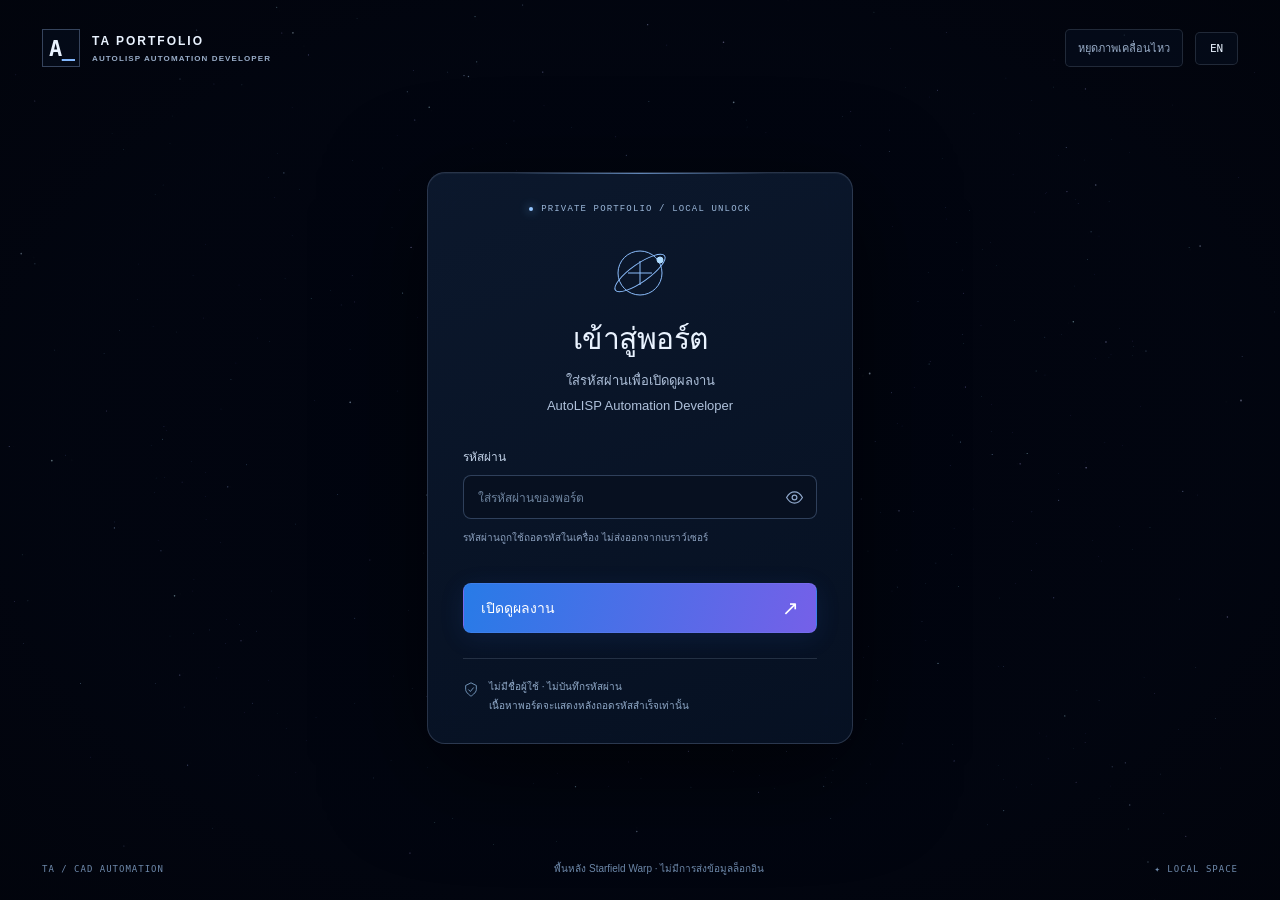
==== publish/index.html @ 2433a079 "1st login" ====
<!doctype html>
<html lang="th">
<head>
  <meta charset="utf-8">
  <meta name="viewport" content="width=device-width,initial-scale=1">
  <meta name="color-scheme" content="dark">
  <meta http-equiv="Content-Security-Policy" content="default-src 'none'; script-src 'self' 'sha256-LJBhEPEJGdAFxY76sm45k2CwtLH3JlPNFE9DOGTpNJw='; style-src 'self' 'sha256-BKINB3IISvE030ltIxTdPw+XKKfteBVN0Fm9y1JIwss='; img-src 'self' data:; frame-src blob:; connect-src 'none'; form-action 'none'; base-uri 'none'; object-src 'none'">
  <meta name="description" content="Password-only local unlock for the AutoLISP Automation Developer portfolio.">
  <title>TA Portfolio — Unlock</title>
  <link rel="stylesheet" href="css/login.css">
  <script src="js/encrypted-portfolio.js" defer></script>
  <script src="js/login.js" defer></script>
</head>
<body>
  <canvas id="stars" aria-hidden="true"></canvas>
  <div class="veil" aria-hidden="true"></div>
  <div id="lock-screen" class="lock-screen">
    <header class="login-header">
      <a class="brand" href="#login-panel" aria-label="TA Portfolio"><span class="brand-mark">A<span>_</span></span><span>TA PORTFOLIO<small>AUTOLISP AUTOMATION DEVELOPER</small></span></a>
      <div class="header-actions"><button id="motion-toggle" type="button" aria-pressed="false" data-i18n="pauseMotion">หยุดภาพเคลื่อนไหว</button><button id="language-toggle" type="button" aria-label="Switch to English">EN</button></div>
    </header>
    <main class="login-main">
      <section class="panel" id="login-panel" aria-labelledby="login-title">
        <div class="panel-kicker"><span class="status-dot" aria-hidden="true"></span> PRIVATE PORTFOLIO / LOCAL UNLOCK</div>
        <div class="orbit-mark" aria-hidden="true"><svg viewBox="0 0 64 64"><circle cx="32" cy="32" r="22"/><ellipse cx="32" cy="32" rx="30" ry="9" transform="rotate(-35 32 32)"/><path d="M32 20V44M20 32H44"/><circle cx="52" cy="19" r="3"/></svg></div>
        <h1 id="login-title" data-i18n="title">เข้าสู่พอร์ต</h1>
        <p class="panel-description" data-i18n="description">ใส่รหัสผ่านเพื่อเปิดดูผลงาน<br>AutoLISP Automation Developer</p>
        <form id="unlock-form" novalidate>
          <label for="password" data-i18n="passwordLabel">รหัสผ่าน</label>
          <div class="password-field"><input id="password" type="password" autocomplete="off" autocapitalize="none" spellcheck="false" required aria-describedby="password-help form-status" placeholder="ใส่รหัสผ่านของพอร์ต"><button id="password-toggle" class="password-toggle" type="button" aria-label="แสดงรหัสผ่าน" aria-pressed="false"><svg viewBox="0 0 24 24" aria-hidden="true"><path d="M2 12S6 5 12 5S22 12 22 12S18 19 12 19S2 12 2 12Z"/><circle cx="12" cy="12" r="3"/></svg></button></div>
          <p id="password-help" class="password-help" data-i18n="passwordHelp">รหัสผ่านถูกใช้ถอดรหัสในเครื่อง ไม่ส่งออกจากเบราว์เซอร์</p>
          <p id="form-status" class="form-status" role="status" aria-live="polite"></p>
          <button id="unlock-button" class="unlock-button" type="submit"><span data-i18n="unlock">เปิดดูผลงาน</span><span aria-hidden="true">↗</span></button>
        </form>
        <div class="privacy-note"><svg viewBox="0 0 24 24" aria-hidden="true"><path d="M12 2L20 6V12C20 17 12 22 12 22S4 17 4 12V6Z"/><path d="M8 12L11 15L16 9"/></svg><p data-i18n="privacy">ไม่มีชื่อผู้ใช้ · ไม่บันทึกรหัสผ่าน<br>เนื้อหาพอร์ตจะแสดงหลังถอดรหัสสำเร็จเท่านั้น</p></div>
        <noscript>ต้องเปิด JavaScript เพื่อถอดรหัสพอร์ตในเบราว์เซอร์ / Enable JavaScript to decrypt this portfolio locally.</noscript>
      </section>
    </main>
    <footer class="login-footer"><span>TA / CAD AUTOMATION</span><p data-i18n="footer">พื้นหลัง Starfield Warp · ไม่มีการส่งข้อมูลล็อกอิน</p><span class="footer-coordinate" aria-hidden="true">✦  LOCAL SPACE</span></footer>
  </div>
  <section class="portfolio-view" id="portfolio-view" hidden aria-label="Unlocked portfolio">
    <header class="viewer-bar"><span>TA / PORTFOLIO <span class="viewer-state" data-i18n="unlocked">เปิดในเบราว์เซอร์นี้</span></span><button id="lock-button" type="button" data-i18n="lock">ล็อกพอร์ต ↗</button></header>
    <iframe id="portfolio-frame" title="AutoLISP Automation Developer portfolio" sandbox="allow-scripts" referrerpolicy="no-referrer"></iframe>
  </section>
</body>
</html>
---- publish/css/login.css ----
@charset "UTF-8";
:root{color-scheme:dark;--ink:#eaf3ff;--muted:#99adc8;--line:#d0e6ff24;--blue:#7ebaff;font-family:"Segoe UI",Tahoma,Arial,sans-serif}
*{box-sizing:border-box}body{margin:0;min-height:100svh;background:#030711;color:var(--ink);font-size:14px}button,input{font:inherit}a{color:inherit;text-decoration:none}button{cursor:pointer}button:focus-visible,a:focus-visible{outline:2px solid #96c6ff;outline-offset:5px}button:disabled{cursor:wait}canvas{position:fixed;inset:0;width:100%;height:100%;pointer-events:none}.veil{position:fixed;inset:0;background:radial-gradient(ellipse at 50% 50%,#06122500 10%,#03071166 65%,#02040bb0 100%);pointer-events:none}.lock-screen{position:relative;z-index:1;min-height:100svh;display:flex;flex-direction:column;transition:opacity .65s,transform .65s}.lock-screen.departing{opacity:0;transform:scale(.975);pointer-events:none}.login-header{display:flex;justify-content:space-between;align-items:center;gap:20px;padding:29px 42px}.brand{display:flex;align-items:center;gap:12px;font-size:12px;font-weight:600;letter-spacing:2px}.brand small{display:block;font-size:8px;letter-spacing:1.1px;color:var(--muted);margin-top:6px}.brand-mark{width:38px;height:38px;border:1px solid #acc9ff4d;background:#07112280;display:grid;grid-template-columns:1fr auto;align-items:center;justify-content:center;padding:6px;font-family:Consolas,monospace;font-size:22px;letter-spacing:-2px}.brand-mark span{color:#84b9ff}.header-actions{display:flex;gap:12px;align-items:center}.header-actions button{border:1px solid var(--line);background:#07112280;color:var(--muted);padding:9px 12px;border-radius:5px;font-size:11px}.header-actions button:hover{background:#13223c;color:var(--ink)}.header-actions #language-toggle{color:var(--ink);font-family:Consolas,monospace;min-width:43px}.login-main{flex:1;display:flex;align-items:center;justify-content:center;padding:28px 20px 45px}.panel{width:min(426px,100%);padding:31px 35px 28px;border:1px solid #c9ddff2b;background:linear-gradient(160deg,#0d1b31e0,#071326df);box-shadow:0 24px 100px #0009,inset 0 1px 0 #d6e6ff0d;backdrop-filter:blur(17px);border-radius:18px;position:relative;overflow:hidden}.panel:before{content:"";position:absolute;top:0;left:20%;right:20%;height:1px;background:linear-gradient(90deg,transparent,#86b7f6aa,transparent)}.panel-kicker{font-family:Consolas,"Courier New",monospace;font-size:9px;color:#9bb7d9;letter-spacing:1.15px;text-align:center;display:flex;align-items:center;justify-content:center;gap:8px}.status-dot{height:4px;width:4px;background:#94c6ff;border-radius:50%;box-shadow:0 0 10px #6bb7ff}.orbit-mark{width:64px;height:64px;margin:27px auto 13px}.orbit-mark svg{width:100%;height:100%;fill:none;stroke:#8abcfb;stroke-width:1}.orbit-mark circle:last-child{fill:#afdcff;stroke:#afdcff}h1{font-size:30px;font-weight:500;letter-spacing:-.5px;text-align:center;line-height:1.4;margin:0 0 9px}.panel-description{font-size:13px;text-align:center;color:#afc1db;line-height:1.9;margin:0 0 29px;white-space:pre-line}label{font-size:12px;color:#c2d2e8;display:block;margin-bottom:9px}.password-field{display:flex;background:#071020;border:1px solid #52698d8a;border-radius:8px;overflow:hidden}.password-field:focus-within{border-color:#82baff;box-shadow:0 0 0 3px #6babff12}.password-field input{width:100%;min-width:0;color:var(--ink);padding:13px 14px;border:0;background:none;outline:none;font-size:14px}.password-field input::placeholder{color:#6e849f;font-size:12px}.password-field:has(input[aria-invalid=true]){border-color:#f08e9e}.password-toggle{border:0;background:none;color:#8fa8cc;display:grid;place-items:center;flex:0 0 43px;padding:0}.password-toggle:hover{color:#dfedff}.password-toggle svg{width:19px;height:19px;fill:none;stroke:currentColor;stroke-width:1.5}.password-help{font-size:10px;color:#899ebc;line-height:1.8;margin:10px 0 0}.form-status{font-size:11px;line-height:1.8;min-height:20px;margin:8px 0;color:#afcefa}.form-status.error{color:#ffadba}.unlock-button{width:100%;display:flex;align-items:center;justify-content:space-between;border:1px solid #8c99ff2b;background:linear-gradient(105deg,#287be7,#7560e8);border-radius:8px;padding:13px 17px;color:#fff;font-size:14px;font-weight:500;box-shadow:0 5px 25px #2f69dd20;transition:filter .2s,transform .2s}.unlock-button:hover:not(:disabled){filter:brightness(1.12);transform:translateY(-1px)}.unlock-button:disabled{opacity:.65}.unlock-button>span:last-child{font-size:20px;line-height:1}.privacy-note{display:flex;gap:10px;align-items:flex-start;margin-top:25px;border-top:1px solid var(--line);padding-top:19px;color:#8fa8c7}.privacy-note svg{width:16px;height:19px;flex:none;fill:none;stroke:#81a6cd;stroke-width:1.3;margin-top:2px}.privacy-note p{margin:0;font-size:10px;line-height:1.85;white-space:pre-line}noscript{display:block;font-size:11px;color:#ffadba;margin-top:15px}.login-footer{display:flex;align-items:center;justify-content:space-between;gap:20px;padding:24px 42px;color:#6e89ab;font-family:Consolas,monospace;font-size:9px;letter-spacing:1px}.login-footer p{font-family:"Segoe UI",Tahoma,sans-serif;font-size:10px;letter-spacing:0;margin:0}.portfolio-view{position:fixed;inset:0;z-index:3;background:#f5f5ef}.viewer-bar{height:46px;padding:0 24px;display:flex;align-items:center;justify-content:space-between;background:#071326;color:#b5c9e3;font-family:Consolas,monospace;font-size:10px;gap:10px}.viewer-state{margin-left:18px;color:#85aca9;font-family:"Segoe UI",Tahoma,sans-serif;font-size:10px}.viewer-bar button{border:1px solid #adcaff33;background:none;color:#d5e7ff;padding:5px 10px;font-family:"Segoe UI",Tahoma,sans-serif;font-size:10px;border-radius:3px}iframe{display:block;width:100%;height:calc(100dvh - 46px);border:0;background:#f5f5ef}[hidden]{display:none!important}
@media(max-width:650px){.login-header{padding:20px;gap:12px}.brand{gap:9px;font-size:10px;letter-spacing:1.3px}.brand small{font-size:6px;letter-spacing:.6px}.brand-mark{width:32px;height:32px;font-size:19px}.header-actions{gap:8px}.header-actions button{font-size:9px;padding:7px 9px}.header-actions #motion-toggle{max-width:90px}.login-main{padding-block:22px 35px}.panel{padding:28px 26px 24px}.panel-kicker{font-size:8px;letter-spacing:.8px}.orbit-mark{margin-top:24px}h1{font-size:28px}.login-footer{padding:18px 20px;gap:10px;flex-wrap:wrap;font-size:8px}.login-footer p{font-size:9px}.footer-coordinate{display:none}.viewer-bar{padding-inline:12px}.viewer-state{display:none}}
@media(max-height:730px) and (min-width:651px){.login-header{padding-block:20px}.login-main{padding-block:12px}.orbit-mark{width:45px;height:45px;margin-block:16px 8px}.panel-description{margin-bottom:20px}.panel{padding-block:24px}.login-footer{padding-block:16px}}
@media(prefers-reduced-motion:reduce){*,*:before,*:after{transition:none!important;animation:none!important}.lock-screen.departing{transform:none}}
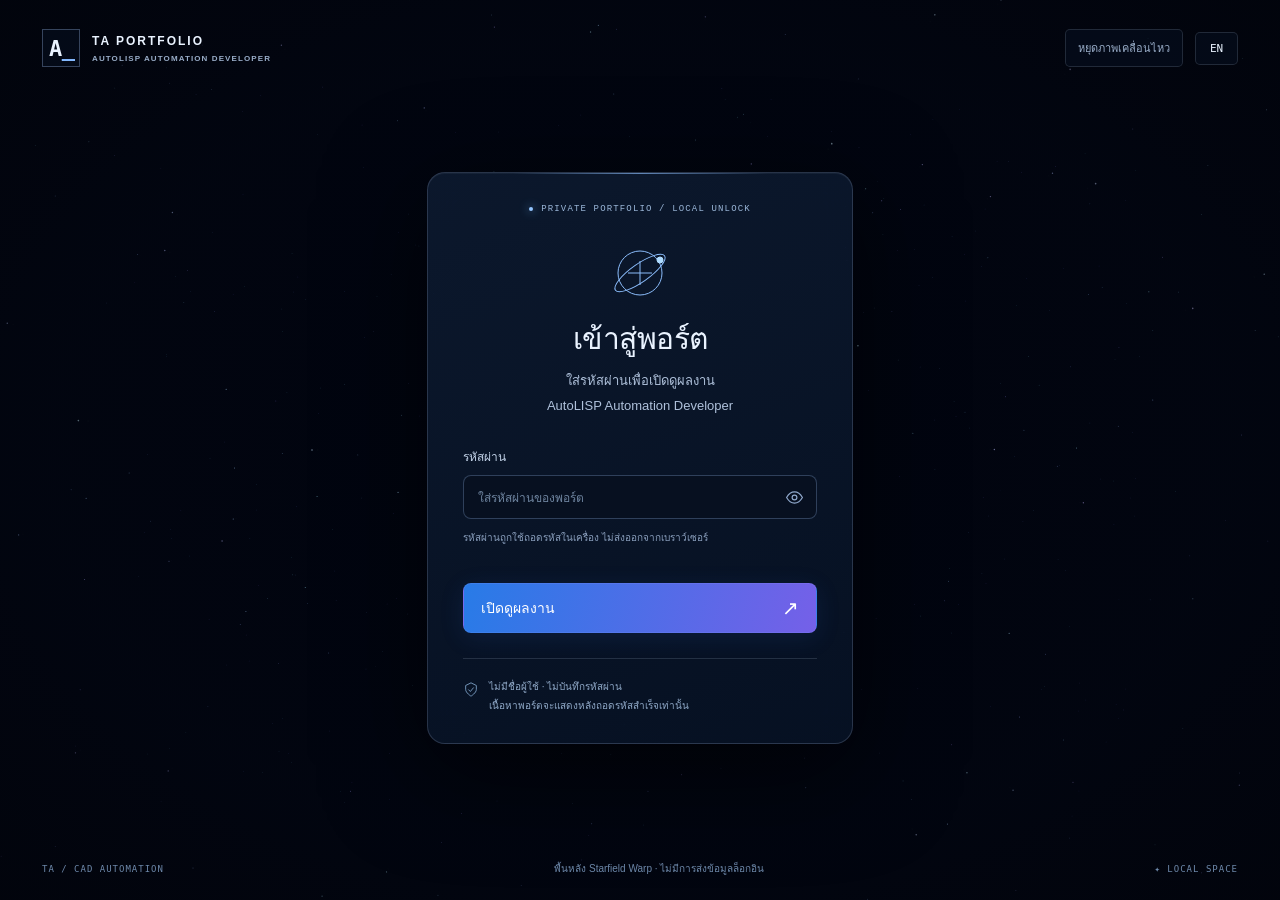
==== commit 19ab9296: "อัพ" ====
--- a/publish/index.html
+++ b/publish/index.html
@@ -4,7 +4,7 @@
   <meta charset="utf-8">
   <meta name="viewport" content="width=device-width,initial-scale=1">
   <meta name="color-scheme" content="dark">
-  <meta http-equiv="Content-Security-Policy" content="default-src 'none'; script-src 'self' 'sha256-LJBhEPEJGdAFxY76sm45k2CwtLH3JlPNFE9DOGTpNJw='; style-src 'self' 'sha256-BKINB3IISvE030ltIxTdPw+XKKfteBVN0Fm9y1JIwss='; img-src 'self' data:; frame-src blob:; connect-src 'none'; form-action 'none'; base-uri 'none'; object-src 'none'">
+  <meta http-equiv="Content-Security-Policy" content="default-src 'none'; script-src 'self' 'sha256-Uv9xZuPpVA+zgymZCBKdaJR4jBTIklT4BFqPnYmdrNw='; style-src 'self' 'sha256-9qZyeYlF7fq3bQUU8dkK6NjoUoDlKWGpHICIOvCq2Jo='; img-src 'self' data:; frame-src blob:; connect-src 'none'; form-action 'none'; base-uri 'none'; object-src 'none'">
   <meta name="description" content="Password-only local unlock for the AutoLISP Automation Developer portfolio.">
   <title>TA Portfolio — Unlock</title>
   <link rel="stylesheet" href="css/login.css">
--- a/publish/css/login.css
+++ b/publish/css/login.css
@@ -4,3 +4,5 @@
 @media(max-width:650px){.login-header{padding:20px;gap:12px}.brand{gap:9px;font-size:10px;letter-spacing:1.3px}.brand small{font-size:6px;letter-spacing:.6px}.brand-mark{width:32px;height:32px;font-size:19px}.header-actions{gap:8px}.header-actions button{font-size:9px;padding:7px 9px}.header-actions #motion-toggle{max-width:90px}.login-main{padding-block:22px 35px}.panel{padding:28px 26px 24px}.panel-kicker{font-size:8px;letter-spacing:.8px}.orbit-mark{margin-top:24px}h1{font-size:28px}.login-footer{padding:18px 20px;gap:10px;flex-wrap:wrap;font-size:8px}.login-footer p{font-size:9px}.footer-coordinate{display:none}.viewer-bar{padding-inline:12px}.viewer-state{display:none}}
 @media(max-height:730px) and (min-width:651px){.login-header{padding-block:20px}.login-main{padding-block:12px}.orbit-mark{width:45px;height:45px;margin-block:16px 8px}.panel-description{margin-bottom:20px}.panel{padding-block:24px}.login-footer{padding-block:16px}}
 @media(prefers-reduced-motion:reduce){*,*:before,*:after{transition:none!important;animation:none!important}.lock-screen.departing{transform:none}}
+/* Keep the viewer canvas dark while the unlocked Programs document loads. */
+.portfolio-view,#portfolio-frame{background:#030711}
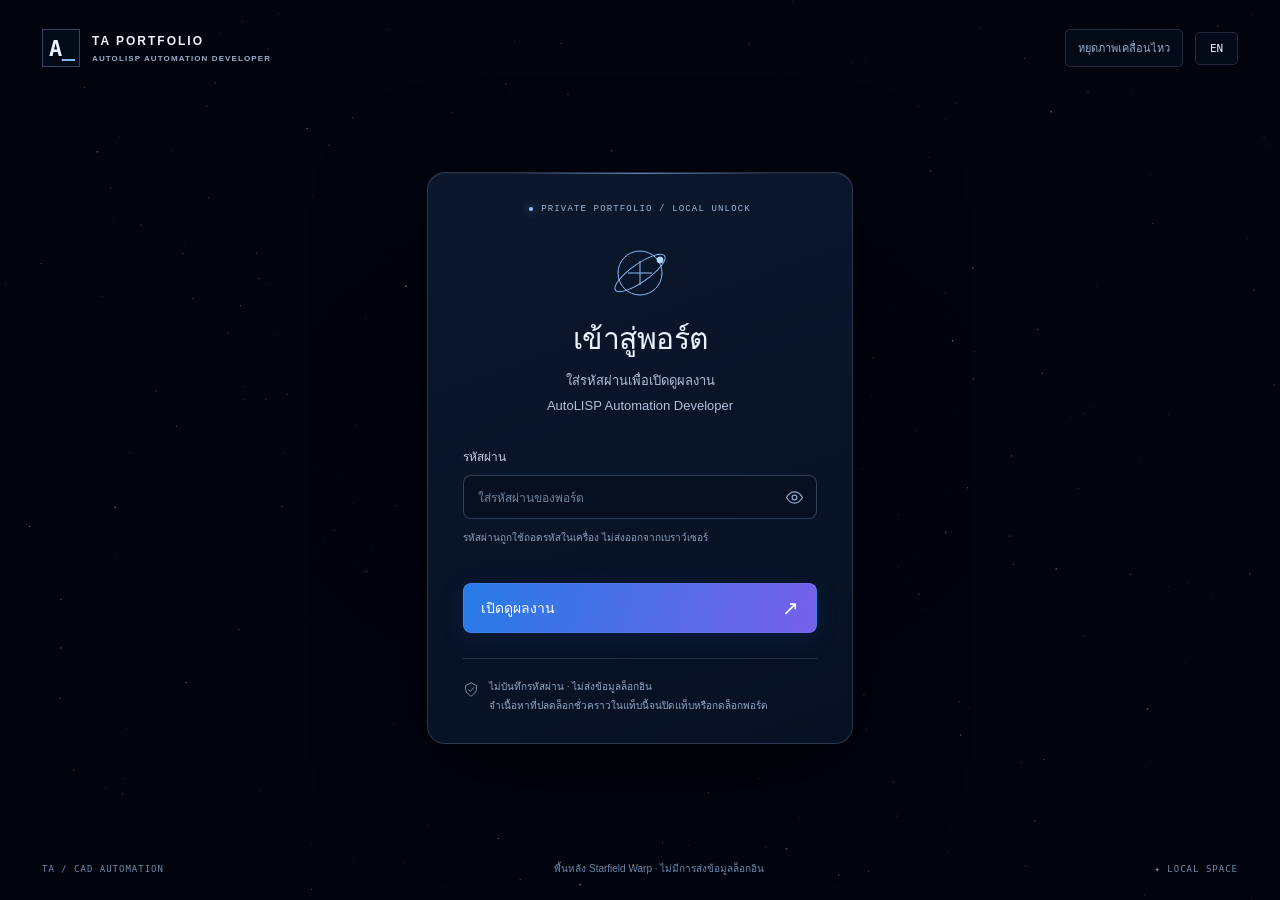
==== commit 71b0fa05: "update" ====
--- a/publish/index.html
+++ b/publish/index.html
@@ -4,7 +4,7 @@
   <meta charset="utf-8">
   <meta name="viewport" content="width=device-width,initial-scale=1">
   <meta name="color-scheme" content="dark">
-  <meta http-equiv="Content-Security-Policy" content="default-src 'none'; script-src 'self' 'sha256-Uv9xZuPpVA+zgymZCBKdaJR4jBTIklT4BFqPnYmdrNw='; style-src 'self' 'sha256-9qZyeYlF7fq3bQUU8dkK6NjoUoDlKWGpHICIOvCq2Jo='; img-src 'self' data:; frame-src blob:; connect-src 'none'; form-action 'none'; base-uri 'none'; object-src 'none'">
+  <meta http-equiv="Content-Security-Policy" content="default-src 'none'; script-src 'self' 'sha256-yq4DEC853v+D6qfc7WPhC0PjCzu6rfXwVwkQr45StQc='; style-src 'self' 'sha256-YzZb679eFJGiUSCAFc2D0twZw4yPw+C/UXdgtMJonf0='; img-src 'self' data:; frame-src blob:; connect-src 'none'; form-action 'none'; base-uri 'none'; object-src 'none'">
   <meta name="description" content="Password-only local unlock for the AutoLISP Automation Developer portfolio.">
   <title>TA Portfolio — Unlock</title>
   <link rel="stylesheet" href="css/login.css">
@@ -32,14 +32,14 @@
           <p id="form-status" class="form-status" role="status" aria-live="polite"></p>
           <button id="unlock-button" class="unlock-button" type="submit"><span data-i18n="unlock">เปิดดูผลงาน</span><span aria-hidden="true">↗</span></button>
         </form>
-        <div class="privacy-note"><svg viewBox="0 0 24 24" aria-hidden="true"><path d="M12 2L20 6V12C20 17 12 22 12 22S4 17 4 12V6Z"/><path d="M8 12L11 15L16 9"/></svg><p data-i18n="privacy">ไม่มีชื่อผู้ใช้ · ไม่บันทึกรหัสผ่าน<br>เนื้อหาพอร์ตจะแสดงหลังถอดรหัสสำเร็จเท่านั้น</p></div>
+        <div class="privacy-note"><svg viewBox="0 0 24 24" aria-hidden="true"><path d="M12 2L20 6V12C20 17 12 22 12 22S4 17 4 12V6Z"/><path d="M8 12L11 15L16 9"/></svg><p data-i18n="privacy">ไม่บันทึกรหัสผ่าน · ไม่ส่งข้อมูลล็อกอิน<br>จำเนื้อหาที่ปลดล็อกชั่วคราวในแท็บนี้จนปิดแท็บหรือกดล็อกพอร์ต</p></div>
         <noscript>ต้องเปิด JavaScript เพื่อถอดรหัสพอร์ตในเบราว์เซอร์ / Enable JavaScript to decrypt this portfolio locally.</noscript>
       </section>
     </main>
     <footer class="login-footer"><span>TA / CAD AUTOMATION</span><p data-i18n="footer">พื้นหลัง Starfield Warp · ไม่มีการส่งข้อมูลล็อกอิน</p><span class="footer-coordinate" aria-hidden="true">✦  LOCAL SPACE</span></footer>
   </div>
   <section class="portfolio-view" id="portfolio-view" hidden aria-label="Unlocked portfolio">
-    <header class="viewer-bar"><span>TA / PORTFOLIO <span class="viewer-state" data-i18n="unlocked">เปิดในเบราว์เซอร์นี้</span></span><button id="lock-button" type="button" data-i18n="lock">ล็อกพอร์ต ↗</button></header>
+    <header class="viewer-bar"><span>TA / PORTFOLIO <span id="viewer-state" class="viewer-state" data-i18n="unlocked">จำการปลดล็อกในแท็บนี้</span></span><button id="lock-button" type="button" data-i18n="lock">ล็อกพอร์ต ↗</button></header>
     <iframe id="portfolio-frame" title="AutoLISP Automation Developer portfolio" sandbox="allow-scripts" referrerpolicy="no-referrer"></iframe>
   </section>
 </body>
--- a/publish/css/login.css
+++ b/publish/css/login.css
@@ -6,3 +6,6 @@
 @media(prefers-reduced-motion:reduce){*,*:before,*:after{transition:none!important;animation:none!important}.lock-screen.departing{transform:none}}
 /* Keep the viewer canvas dark while the unlocked Programs document loads. */
 .portfolio-view,#portfolio-frame{background:#030711}
+/* Keep the tab-storage warning visible, including on narrow screens. */
+.viewer-bar button{flex-shrink:0}
+@media(max-width:650px){.viewer-state{display:block;margin-left:0;font-size:8px;line-height:1.4}}
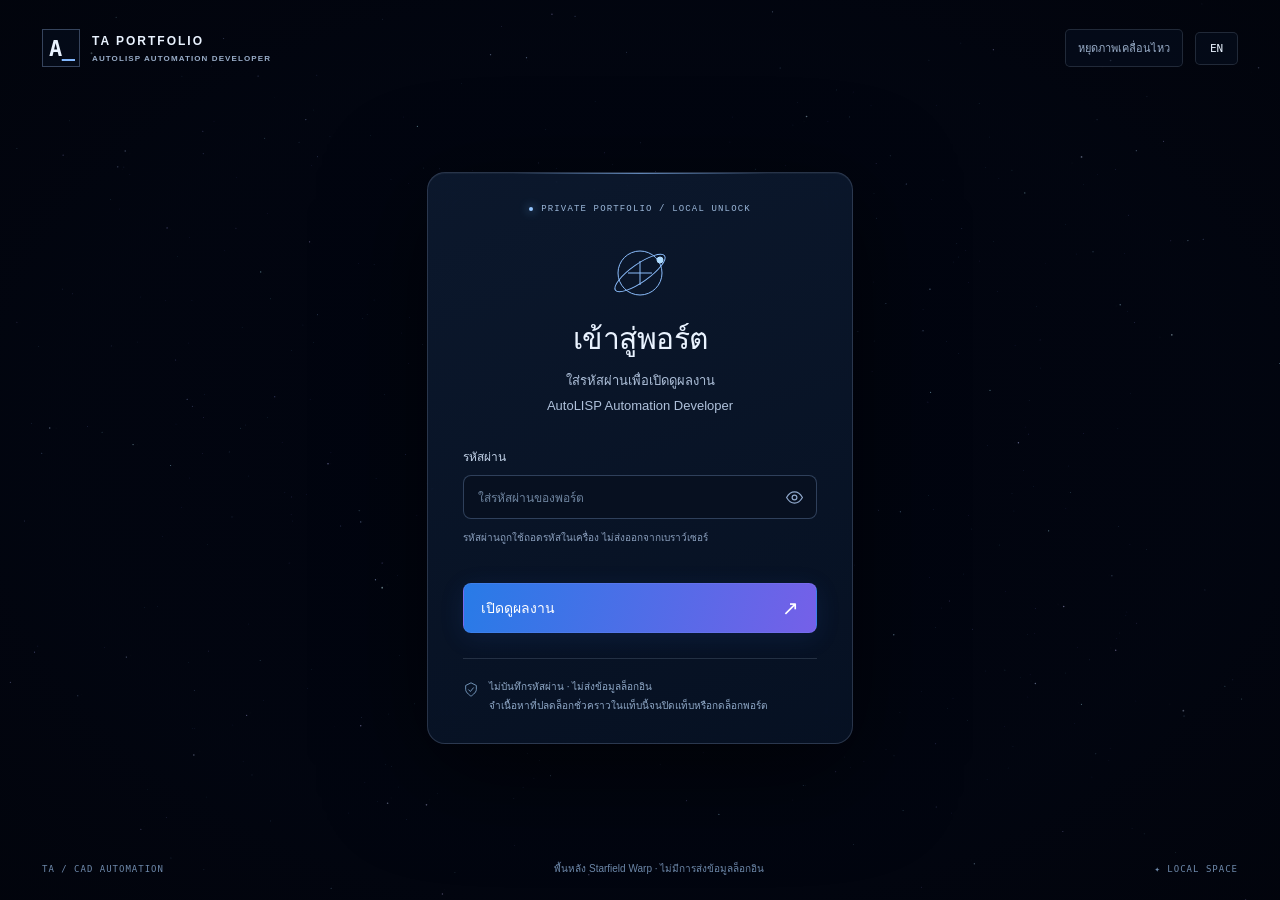
==== commit 81e8b0e8: "อัพเดท" ====
--- a/publish/index.html
+++ b/publish/index.html
@@ -4,7 +4,7 @@
   <meta charset="utf-8">
   <meta name="viewport" content="width=device-width,initial-scale=1">
   <meta name="color-scheme" content="dark">
-  <meta http-equiv="Content-Security-Policy" content="default-src 'none'; script-src 'self' 'sha256-yq4DEC853v+D6qfc7WPhC0PjCzu6rfXwVwkQr45StQc='; style-src 'self' 'sha256-YzZb679eFJGiUSCAFc2D0twZw4yPw+C/UXdgtMJonf0='; img-src 'self' data:; frame-src blob:; connect-src 'none'; form-action 'none'; base-uri 'none'; object-src 'none'">
+  <meta http-equiv="Content-Security-Policy" content="default-src 'none'; script-src 'self' 'sha256-fAiytEZgiiMv/zlj5l6alUWdWcbqq9jOuFUCBgIK10s='; style-src 'self' 'sha256-YzZb679eFJGiUSCAFc2D0twZw4yPw+C/UXdgtMJonf0='; img-src 'self' data:; frame-src blob:; connect-src 'none'; form-action 'none'; base-uri 'none'; object-src 'none'">
   <meta name="description" content="Password-only local unlock for the AutoLISP Automation Developer portfolio.">
   <title>TA Portfolio — Unlock</title>
   <link rel="stylesheet" href="css/login.css">
